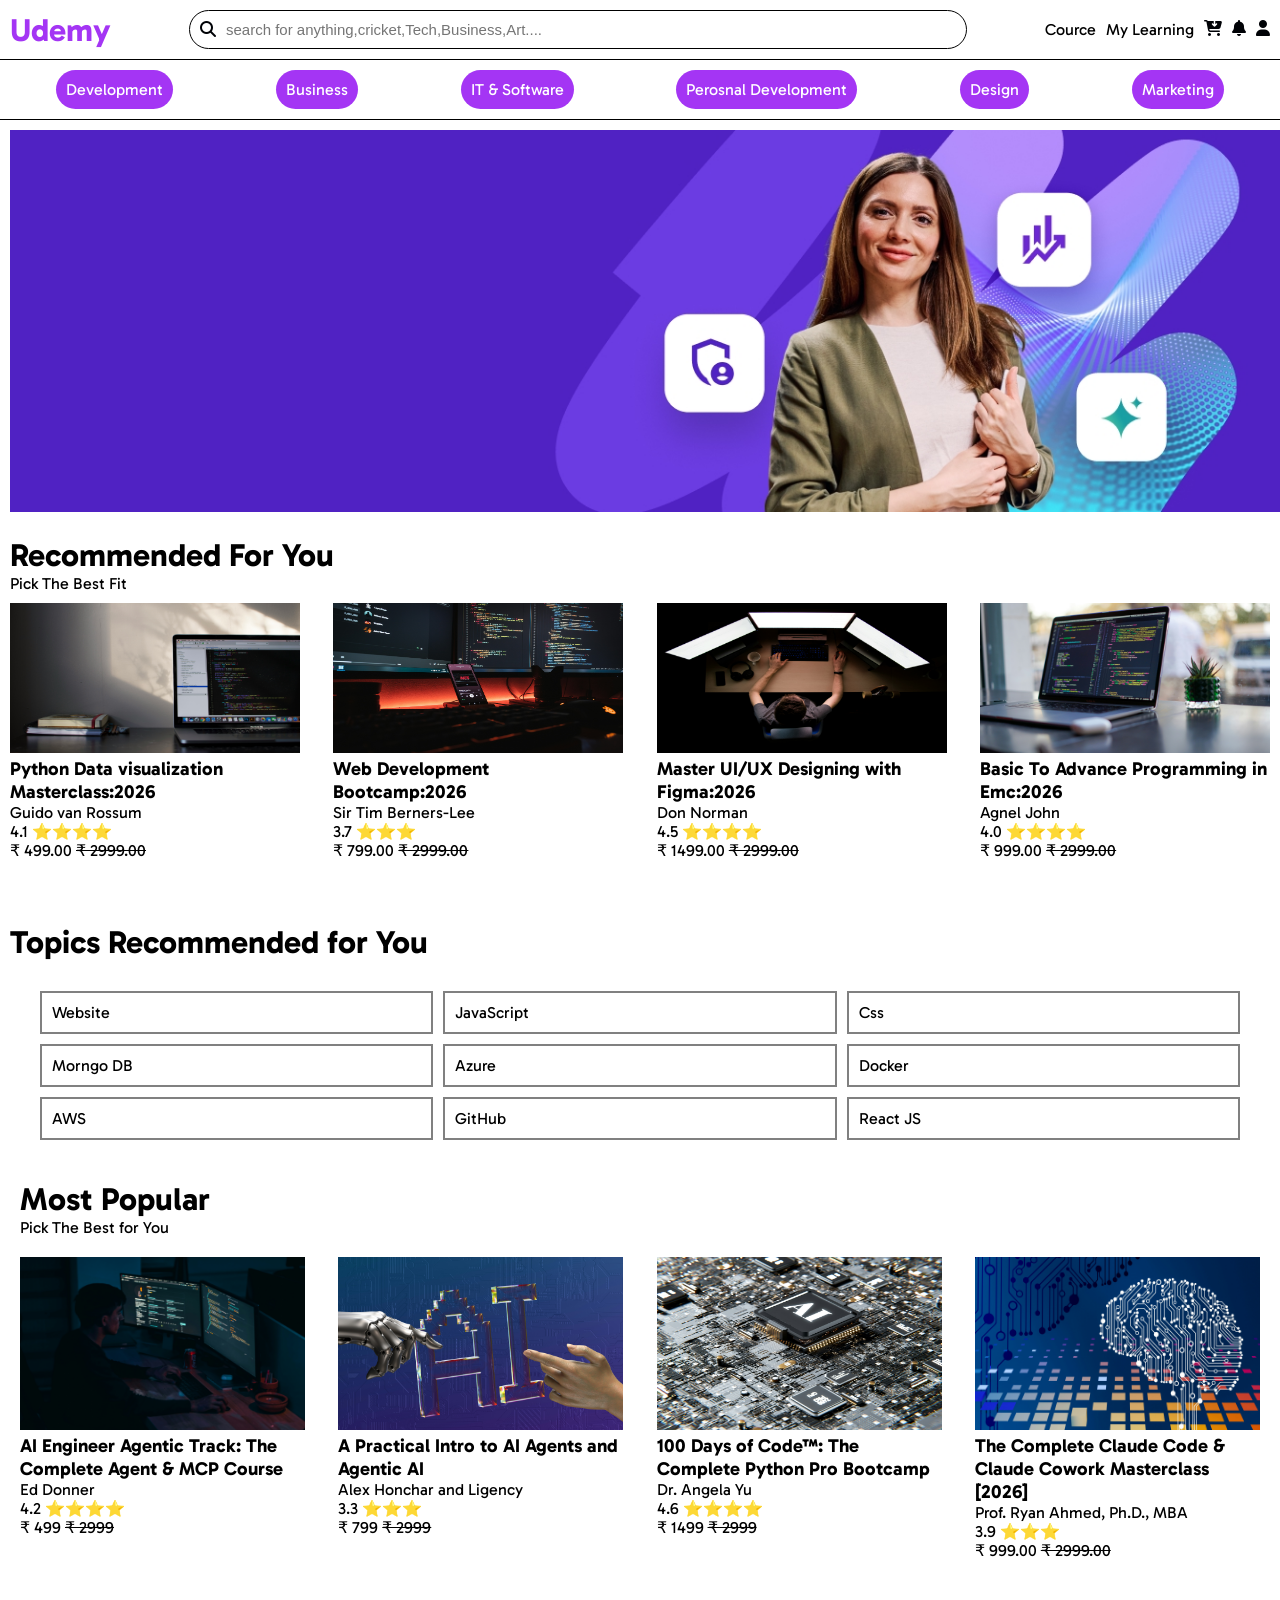
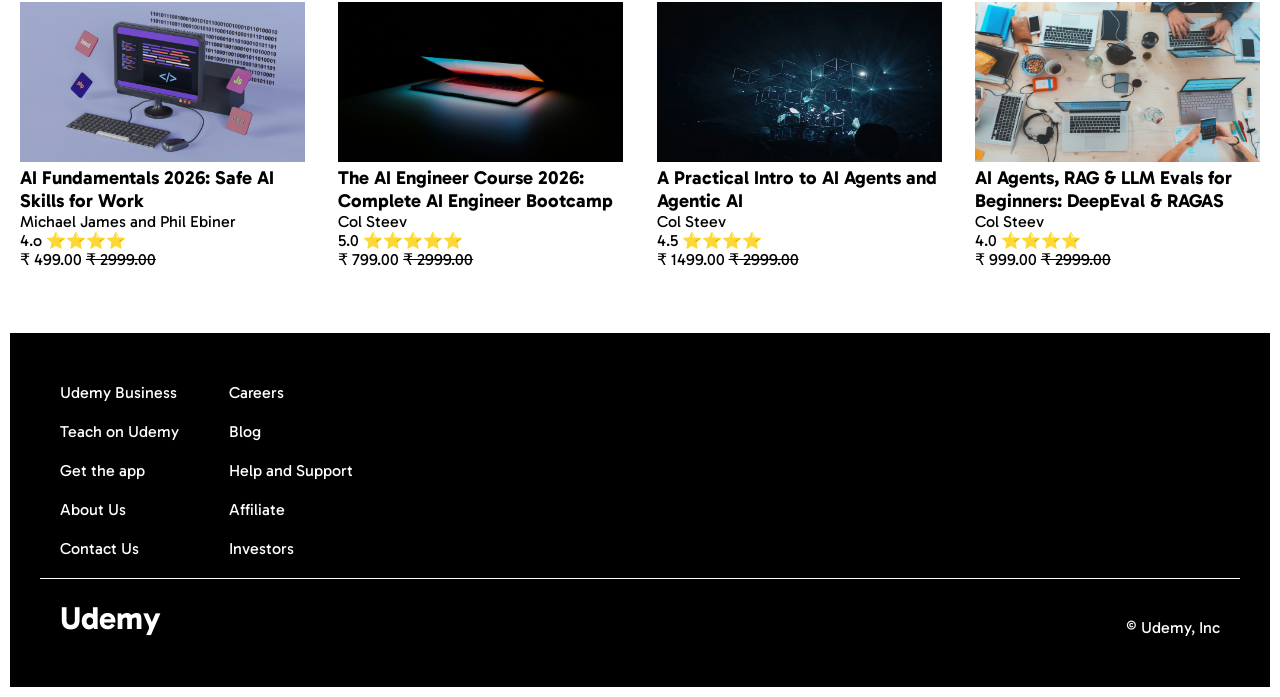
==== Udemy-clone/index.html @ a90fdd22 "adding a file" ====
<!doctype html>
<html lang="en">
  <head>
    <meta charset="UTF-8" />
    <meta name="viewport" content="width=device-width, initial-scale=1.0" />
    <title>Udemy</title>

    <!--Google Style Sheet for Fonts-->

    <link rel="preconnect" href="https://fonts.googleapis.com" />
    <link rel="preconnect" href="https://fonts.gstatic.com" crossorigin />
    <link
      href="https://fonts.googleapis.com/css2?family=Gabarito&display=swap"
      rel="stylesheet"
    />


    <!--My Style Sheet-->

    <link rel="stylesheet" href="style.css" />

    <!--Font Awesome cdn link-->

    <link
      rel="stylesheet"
      href="https://cdnjs.cloudflare.com/ajax/libs/font-awesome/6.4.2/css/all.min.css"
      integrity="sha512-z3gLpd7yknf1YoNbCzqRKc4qyor8gaKU1qmn+CShxbuBusANI9QpRohGBreCFkKxLhei6S9CQXFEbbKuqLg0DA=="
      crossorigin="anonymous"
      referrerpolicy="no-referrer"
    />

  </head>
  <body>

    <!--Navbar-->

    <div class="navbar">
      <div class="navbar__s1">
        <h1 class="navbar__s1__title">Udemy</h1>
      </div>
      <div class="navbar__s2">
        <i class="fa-solid fa-magnifying-glass" style="color: rgb(0, 2, 6)"></i>
        <input
          placeholder="search for anything,cricket,Tech,Business,Art...."
        />
      </div>
      <div class="navbar__s3">
        <p>Cource</p>
        <p>My Learning</p>
        <i class="fa-solid fa-cart-arrow-down" style="color: rgb(0, 2, 6)"></i>
        <i class="fa-solid fa-bell" style="color: rgb(0, 2, 6)"></i>
        <i class="fa-solid fa-user" style="color: rgb(0, 2, 6)"></i>
      </div>
    </div>

    <!--categories-->

    <div class="categories">
      <p>Development</p>
      <p>Business</p>
      <p>IT & Software</p>
      <p>Perosnal Development</p>
      <p>Design</p>
      <p>Marketing</p>
    </div>

    <!--Sale Image-->

    <div class="sale-image">
      <img src="./images/sale-img1.jpg" alt="sale img" />
    </div>

    <!--recommended-->

    <div class="recommended">
      <h1 class="recommended__title">Recommended For You</h1>
      <p>Pick The Best Fit</p>
      <div class="recommended__container">

        <div class="cource-card">
          <img src="./images/c1.jpg">
          <h3>Python Data visualization Masterclass:2026</h3>
          <p>  Guido van Rossum</p>
          <p>4.1 ⭐⭐⭐⭐</p>
          <p> ₹ 499.00 <del> ₹ 2999.00</del></p>
        </div>

         <div class="cource-card">
          <img src="./images/c2.jpg">
          <h3>Web Development Bootcamp:2026</h3>
          <p> Sir Tim Berners-Lee</p>
          <p>3.7 ⭐⭐⭐</p>
          <p> ₹ 799.00 <del> ₹ 2999.00</del></p>
        </div>

         <div class="cource-card">
          <img src="./images/c3.jpg">
          <h3>Master UI/UX Designing with Figma:2026</h3>
          <p>Don Norman </p>
          <p>4.5 ⭐⭐⭐⭐</p>
          <p> ₹ 1499.00 <del> ₹ 2999.00</del></p>
        </div>

         <div class="cource-card">
          <img src="./images/c4.jpg">
          <h3>Basic To Advance Programming in Emc:2026</h3>
          <p>Agnel John</p>
          <p>4.0 ⭐⭐⭐⭐</p>
          <p> ₹ 999.00 <del> ₹ 2999.00</del></p>
        </div>

      </div>
    </div>

    <!--Topic section-->

    <div class="topics">
      <h1 class="topics__title">Topics Recommended for You</h1>
      <div class="topics__container">
        <p>Website</p>
        <p>JavaScript</p>
        <P>Css</P>
        <p>Morngo DB</p>
        <p>Azure</p>
        <p>Docker</p>
        <P>AWS</P>
        <p>GitHub</p>
        <p>React JS</p>
      </div>

    <!-- popular section -->

    <div class="popular">
        <h1 class="popular__title">Most Popular</h1>
        <p class="popular__subtitle">Pick The Best for You</p>
    </div>
    <div class="popular-container">

        <div class="cource-card">
          <img src="./images/c5.jpg">
          <h3> AI Engineer Agentic Track: The Complete Agent & MCP Course</h3>
          <p> Ed Donner</p>
          <p>4.2 ⭐⭐⭐⭐</p>
          <p> ₹ 499 <del> ₹ 2999</del></p>
        </div>

         <div class="cource-card">
          <img src="./images/c6.jpg">
          <h3> A Practical Intro to AI Agents and Agentic AI</h3>
          <p>Alex Honchar and Ligency</p>
          <p>3.3 ⭐⭐⭐</p>
          <p> ₹ 799 <del> ₹ 2999</del></p>
        </div>

         <div class="cource-card">
          <img src="./images/c7.jpg">
          <h3> 100 Days of Code™: The Complete Python Pro Bootcamp</h3>
          <p> Dr. Angela Yu</p>
          <p>4.6 ⭐⭐⭐⭐</p>
          <p> ₹ 1499 <del> ₹ 2999</del></p>
        </div>

         <div class="cource-card">
          <img src="./images/c8.jpg">
          <h3> The Complete Claude Code & Claude Cowork Masterclass [2026]</h3>
          <p >Prof. Ryan Ahmed, Ph.D., MBA</p>
          <p>3.9 ⭐⭐⭐</p>
          <p> ₹ 999.00 <del> ₹ 2999.00</del></p>
        </div>

         <div class="cource-card">
          <img src="./images/c9.jpg">
          <h3> AI Fundamentals 2026: Safe AI Skills for Work</h3>
          <p>Michael James and Phil Ebiner </p>
          <p>4.o ⭐⭐⭐⭐</p>
          <p> ₹ 499.00 <del> ₹ 2999.00</del></p>
        </div>

         <div class="cource-card">
          <img src="./images/c10.jpg">
          <h3> The AI Engineer Course 2026: Complete AI Engineer Bootcamp</h3>
          <p>Col Steev</p>
          <p>5.0 ⭐⭐⭐⭐⭐</p>
          <p> ₹ 799.00 <del> ₹ 2999.00</del></p>
        </div>

         <div class="cource-card">
          <img src="./images/c11.jpg">
          <h3> A Practical Intro to AI Agents and Agentic AI</h3>
          <p>Col Steev</p>
          <p>4.5 ⭐⭐⭐⭐</p>
          <p> ₹ 1499.00 <del> ₹ 2999.00</del></p>
        </div>

         <div class="cource-card">
          <img src="./images/c12.jpg">
          <h3> AI Agents, RAG & LLM Evals for Beginners: DeepEval & RAGAS</h3>
          <p>Col Steev</p>
          <p>4.0 ⭐⭐⭐⭐</p>
          <p> ₹ 999.00 <del> ₹ 2999.00</del></p>
        </div>

    </div>

<!--footer-->

<div class="footer">
    <div class="footer__one">
        <div class="footer__one__s1">
            <p>Udemy Business</p>
            <p>Teach on Udemy</p>
            <P>Get the app</P>
            <P>About Us</P>
            <P>Contact Us</P> 

        </div>
        <div class="footer__one__s2">
            <p>Careers</p>
            <P>Blog</P>
            <p>Help and Support</p>
            <p>Affiliate</p>
            <P>Investors</P>

        </div>
    </div>
    <div class="footer__two">
        <h1>Udemy</h1>
        <p>&copy; Udemy, Inc</p>
    </div>
</div>

  </body>
</html>
---- Udemy-clone/style.css ----
* {
  margin: 0;
  padding: 0;
}
body {
  font-family: "Gabarito", sans-serif;
}
.navbar {
  padding: 10px;
  display: flex;
  justify-content: space-between;
  border-bottom: solid black 1px;
  gap: 10px;
  align-items: center;
}
.navbar__s1__title {
  color: #a435f4;
}
.navbar__s2 {
  padding: 10px;
  border: solid black 1px;
  border-radius: 30px;
  width: 60%;
  display: flex;
  gap: 10px;
}

.navbar__s2 input {
  border: none;
  width: 100%;
  font-size: 15px;
}
.navbar__s2 input:focus {
  outline: none;
}
.navbar__s3 {
  display: flex;
  gap: 10px;
}
.navbar__s3 p:hover{
    cursor: pointer;
    color: #a435f4;;


}
.navbar__s3 i:hover{
     cursor: pointer;
     
}
 
 
.categories {
  display: flex;
  flex-wrap: wrap;
  padding: 10px;
  border-bottom: solid black 1px;
  justify-content: space-around;
  gap: 10px;
}
.categories p {
  background-color: #a435f4;
  color: white;
  padding: 10px;
  border-radius: 30px;
}
.categories p:hover {
  background-color: orangered;
  color: white;
}

.sale-image img {
  width: 100%;
  padding: 10px;
}

.recommended {
  padding: 10px;
}

.recommended__container {
  display: flex;
  flex-wrap: wrap;
  justify-content: space-between;
  margin-top: 10px;
 
}

.cource-card {
  width: 23%;
   
}

@media screen and (max-width:768px){

    .cource-card{
        width:48%;
    }

}

.cource-card img {
  width: 100%;
  height: 50%;
 
 
 
}
.topics {
  padding: 10px;
}

.topics__container {
  display: flex;
  flex-wrap: wrap;
  gap: 10px;
  margin: 30px;
}
.topics__container p {
  border: solid grey 2px;
  padding: 10px;
  flex-grow: 1;
  flex-basis: 25%;
}

.popular {
  padding: 10px;
}

.popular-container {
  display: flex;
  justify-content: space-between;
  flex-wrap: wrap;
  margin: 10px;
}
.footer {
  background-color: black;
  color: white;
  padding: 30px;
}
.footer__one {
  display: flex;
  gap: 10px;
  border-bottom: solid white 1px;
}

.footer__one p {
  margin: 20px;
}

.footer__two {
  display: flex;
  justify-content: space-between;
  color: white;
  margin: 20px;
  align-items: end;
}
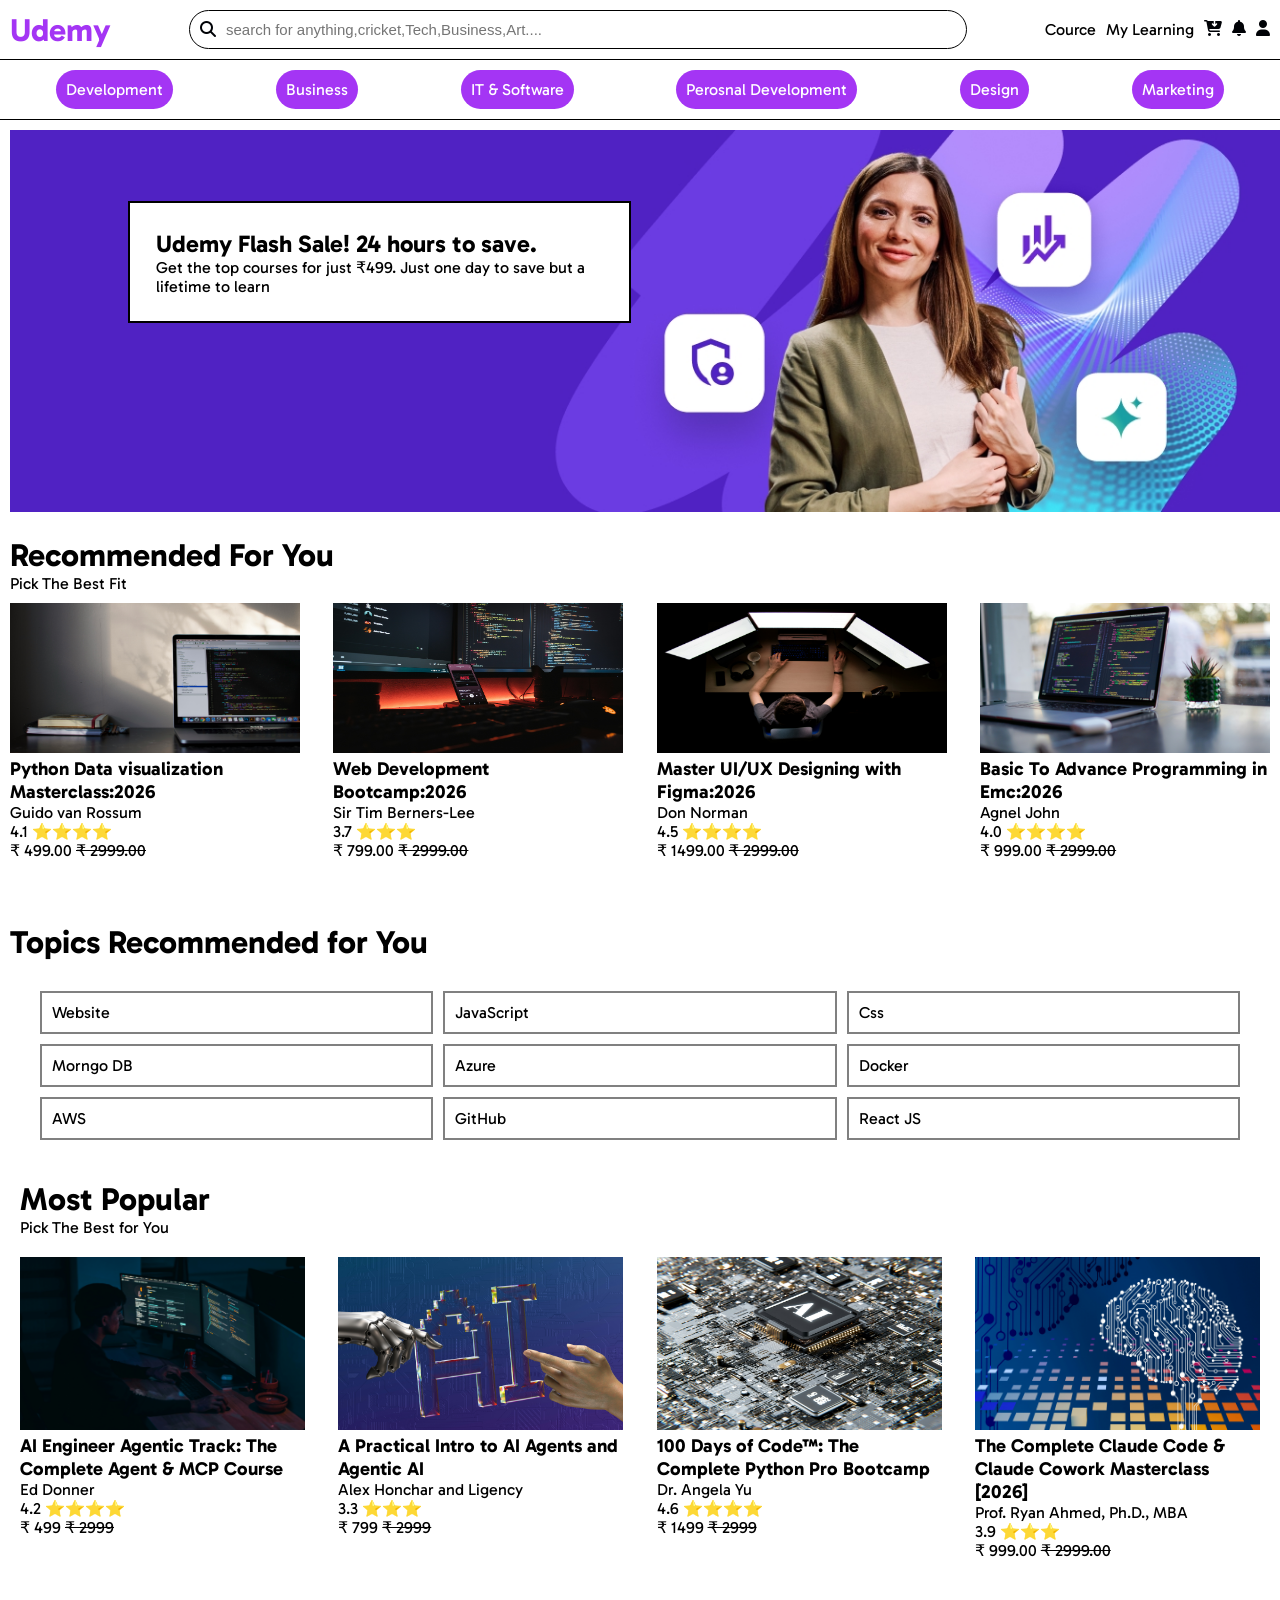
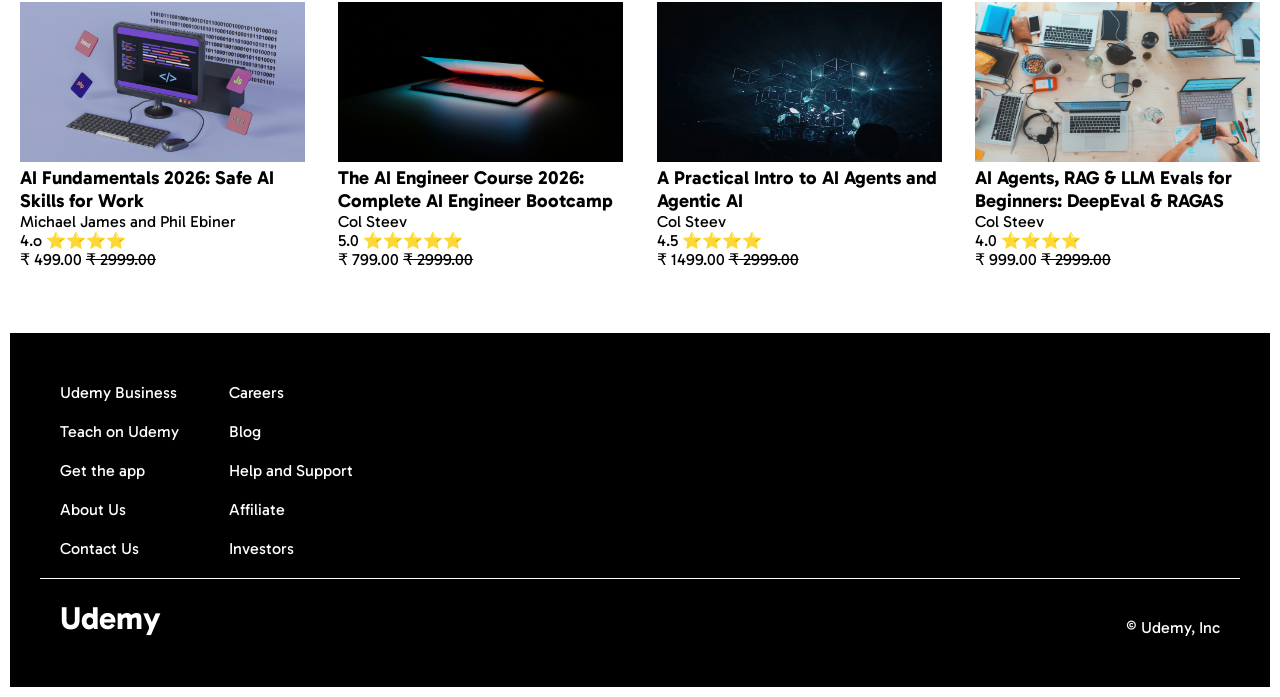
==== commit 2be4538f: "updated using position" ====
--- a/Udemy-clone/index.html
+++ b/Udemy-clone/index.html
@@ -46,7 +46,14 @@
       </div>
       <div class="navbar__s3">
         <p>Cource</p>
-        <p>My Learning</p>
+        <!-- <p>My Learning</p> -->
+         <div class="mylearning">
+          <P>My Learning</P>
+          <div class="mylearning__popup">
+            <p>You did not purchase anything yet</p>
+          </div>
+         </div>
+
         <i class="fa-solid fa-cart-arrow-down" style="color: rgb(0, 2, 6)"></i>
         <i class="fa-solid fa-bell" style="color: rgb(0, 2, 6)"></i>
         <i class="fa-solid fa-user" style="color: rgb(0, 2, 6)"></i>
@@ -68,6 +75,11 @@
 
     <div class="sale-image">
       <img src="./images/sale-img1.jpg" alt="sale img" />
+      <div class="sale-image__offer">
+        <h2>Udemy Flash Sale! 24 hours to save.</h2>
+        <p>Get the top courses for just ₹499. Just one day to save but a lifetime to learn</p>
+
+      </div>
     </div>
 
     <!--recommended-->
--- a/Udemy-clone/style.css
+++ b/Udemy-clone/style.css
@@ -12,6 +12,10 @@
   border-bottom: solid black 1px;
   gap: 10px;
   align-items: center;
+  position: sticky;
+  top: 0;
+  background-color: white;
+  z-index: 1;
 }
 .navbar__s1__title {
   color: #a435f4;
@@ -29,6 +33,7 @@
   border: none;
   width: 100%;
   font-size: 15px;
+  background-color: transparent;
 }
 .navbar__s2 input:focus {
   outline: none;
@@ -46,6 +51,28 @@
 .navbar__s3 i:hover{
      cursor: pointer;
      
+}
+/* My Learning Popup */
+
+.mylearning{
+  position: relative;
+  cursor: pointer;
+}
+
+.mylearning:hover .mylearning__popup{
+  display: block;
+}
+
+.mylearning__popup{
+  position: absolute;
+  background-color: white;
+  border: solid black 1px;
+  width: 100px;
+  top: 150%;
+  padding: 20px;
+  right: 0;
+  display: none;
+
 }
  
  
@@ -68,9 +95,24 @@
   color: white;
 }
 
+.sale-image{
+  position: relative;
+}
+
 .sale-image img {
   width: 100%;
   padding: 10px;
+}
+
+.sale-image__offer{
+  width: 35%;
+  border: solid black 2px;
+  background-color: white;
+  padding: 2%;
+  position: absolute;
+  top: 20%;
+  left: 10%;
+
 }
 
 .recommended {
